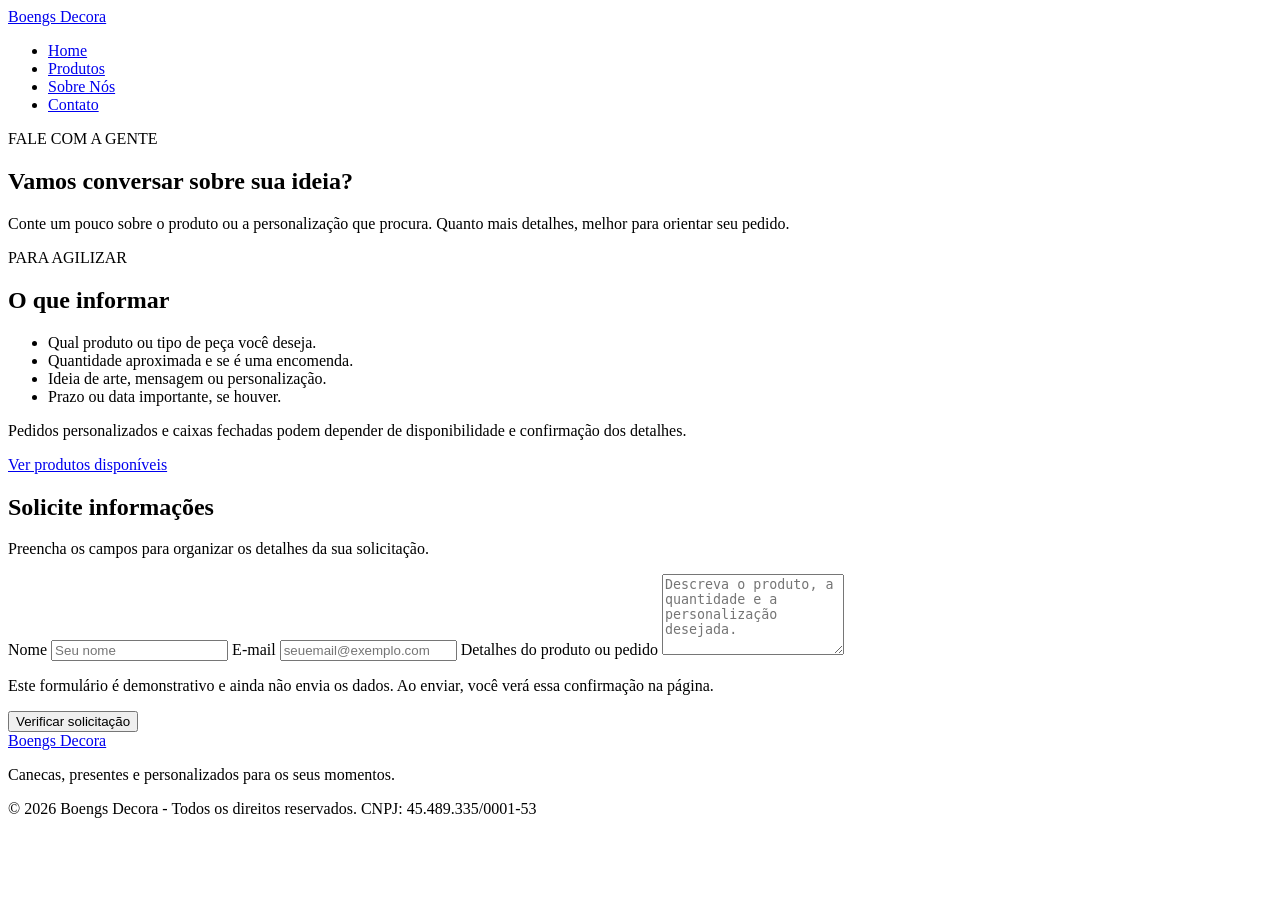
==== contato.html @ 69d922e9 "Add site pages" ====
<!DOCTYPE html>
<html lang="pt-BR">
<head>
    <meta charset="UTF-8">
    <meta name="viewport" content="width=device-width, initial-scale=1.0">
    <meta name="description" content="Entre em contato com a Boengs Decora para consultar produtos personalizados e encomendas.">
    <meta name="keywords" content="contato, orçamento, encomendas, canecas personalizadas">
    <meta name="author" content="Viktor Raulino Boeng">
    <title>Contato | Boengs Decora</title>
    <link rel="icon" type="image/svg+xml" href="img/favicon.svg">
    <link rel="stylesheet" href="css/style.css">
</head>
<body>
    <header>
        <a class="logo" href="index.html">Boengs <span>Decora</span></a>
        <nav aria-label="Navegação principal">
            <ul>
                <li><a href="index.html">Home</a></li>
                <li><a href="produtos.html">Produtos</a></li>
                <li><a href="sobre.html">Sobre Nós</a></li>
                <li><a href="contato.html" class="active">Contato</a></li>
            </ul>
        </nav>
    </header>

    <main>
        <section class="page-intro">
            <p class="eyebrow">FALE COM A GENTE</p>
            <h1>Vamos conversar sobre sua ideia?</h1>
            <p>Conte um pouco sobre o produto ou a personalização que procura. Quanto mais detalhes, melhor para orientar seu pedido.</p>
        </section>

        <div class="contact-layout">
            <aside class="contact-aside">
                <p class="eyebrow">PARA AGILIZAR</p>
                <h2>O que informar</h2>
                <ul>
                    <li>Qual produto ou tipo de peça você deseja.</li>
                    <li>Quantidade aproximada e se é uma encomenda.</li>
                    <li>Ideia de arte, mensagem ou personalização.</li>
                    <li>Prazo ou data importante, se houver.</li>
                </ul>
                <p>Pedidos personalizados e caixas fechadas podem depender de disponibilidade e confirmação dos detalhes.</p>
                <a class="text-link" href="produtos.html">Ver produtos disponíveis</a>
            </aside>

            <form class="contact-form">
                <div class="form-heading">
                    <h2>Solicite informações</h2>
                    <p>Preencha os campos para organizar os detalhes da sua solicitação.</p>
                </div>
                <label for="nome">Nome</label>
                <input type="text" id="nome" name="nome" autocomplete="name" placeholder="Seu nome" required>

                <label for="email">E-mail</label>
                <input type="email" id="email" name="email" autocomplete="email" placeholder="seuemail@exemplo.com" required>

                <label for="mensagem">Detalhes do produto ou pedido</label>
                <textarea id="mensagem" name="mensagem" rows="5" placeholder="Descreva o produto, a quantidade e a personalização desejada." required></textarea>

                <p class="form-note">Este formulário é demonstrativo e ainda não envia os dados. Ao enviar, você verá essa confirmação na página.</p>
                <button type="submit">Verificar solicitação</button>
                <div class="form-response" id="form-response" role="status" aria-live="polite" hidden></div>
            </form>
        </div>
    </main>

    <footer>
        <a class="footer-brand" href="index.html">Boengs Decora</a>
        <p>Canecas, presentes e personalizados para os seus momentos.</p>
        <p class="copyright">&copy; 2026 Boengs Decora - Todos os direitos reservados. CNPJ: 45.489.335/0001-53</p>
    </footer>
    <script>
        document.querySelector('.contact-form').addEventListener('submit', (event) => {
            event.preventDefault();
            const response = document.querySelector('#form-response');
            response.textContent = 'Os dados foram preenchidos, mas não foram enviados. O formulário ainda precisa ser conectado a um canal de atendimento.';
            response.hidden = false;
        });
    </script>
</body>
</html>
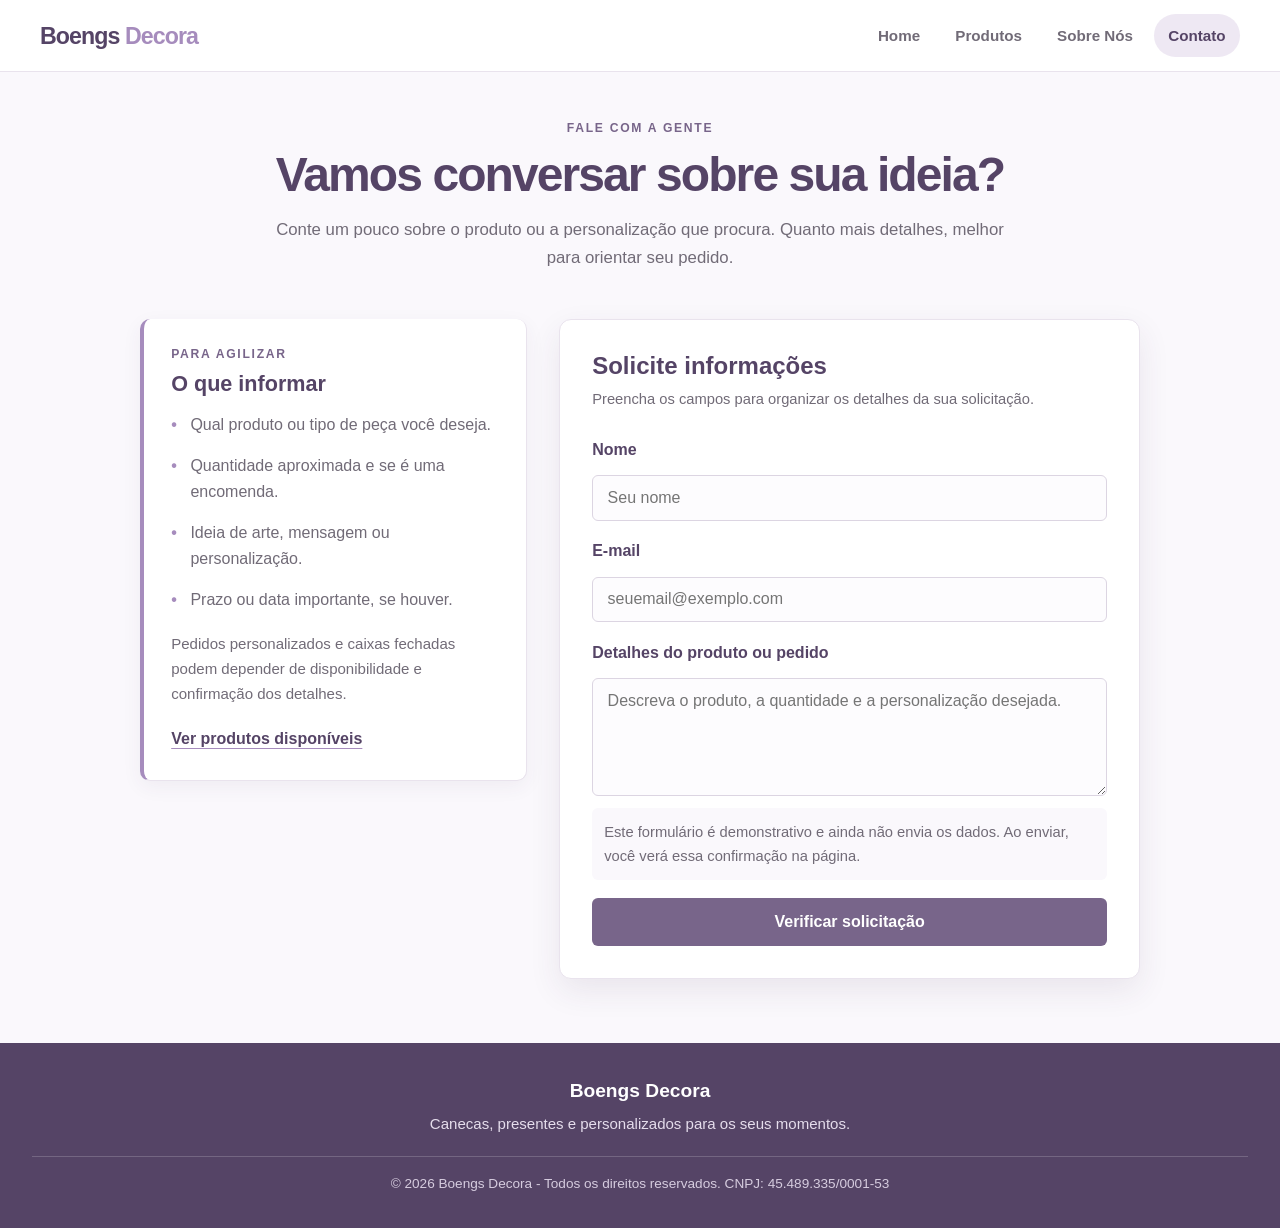
==== commit aba68edd: "Comment contact form JavaScript" ====
--- a/contato.html
+++ b/contato.html
@@ -72,9 +72,12 @@
     </footer>
     <script>
         document.querySelector('.contact-form').addEventListener('submit', (event) => {
+            // Impede o recarregamento padrão, pois este formulário ainda não envia dados a um servidor.
             event.preventDefault();
             const response = document.querySelector('#form-response');
+            // textContent insere texto simples sem interpretar conteúdo como HTML.
             response.textContent = 'Os dados foram preenchidos, mas não foram enviados. O formulário ainda precisa ser conectado a um canal de atendimento.';
+            // O retorno começa oculto e aparece após o envio do formulário.
             response.hidden = false;
         });
     </script>
--- a/css/style.css
+++ b/css/style.css
@@ -0,0 +1,809 @@
+* {
+    margin: 0;
+    padding: 0;
+    box-sizing: border-box;
+    font-family: 'Segoe UI', Tahoma, Geneva, Verdana, sans-serif;
+}
+
+:root {
+    --primary-color: #78658a;
+    --primary-dark: #554466;
+    --primary-light: #eee8f3;
+    --accent-color: #a68cbd;
+    --bg-light: #faf8fc;
+    --text-dark: #342f39;
+    --text-muted: #716b77;
+    --white: #ffffff;
+    --border: #e9e3ed;
+    --shadow: 0 12px 32px rgba(67, 49, 82, 0.09);
+}
+
+html {
+    scroll-behavior: smooth;
+}
+
+body {
+    background: var(--bg-light);
+    color: var(--text-dark);
+    display: flex;
+    flex-direction: column;
+    min-height: 100vh;
+    line-height: 1.65;
+}
+
+a {
+    color: inherit;
+}
+
+header {
+    position: relative;
+    z-index: 2;
+    background: var(--white);
+    border-bottom: 1px solid var(--border);
+    padding: 0.9rem max(2rem, calc((100% - 1200px) / 2));
+    display: flex;
+    justify-content: space-between;
+    align-items: center;
+    gap: 1.5rem;
+}
+
+.logo {
+    color: var(--primary-dark);
+    font-size: 1.45rem;
+    font-weight: 750;
+    letter-spacing: -0.04em;
+    text-decoration: none;
+    white-space: nowrap;
+}
+
+.logo span {
+    color: var(--accent-color);
+}
+
+nav ul {
+    display: flex;
+    align-items: center;
+    flex-wrap: wrap;
+    list-style: none;
+    gap: 0.4rem;
+}
+
+nav a {
+    display: block;
+    padding: 0.55rem 0.9rem;
+    border-radius: 999px;
+    color: var(--text-muted);
+    font-size: 0.95rem;
+    font-weight: 600;
+    text-decoration: none;
+    transition: background-color 0.2s ease, color 0.2s ease;
+}
+
+nav a:hover,
+nav a.active {
+    background: var(--primary-light);
+    color: var(--primary-dark);
+}
+
+main {
+    flex: 1;
+    width: min(1200px, 100%);
+    margin: 0 auto;
+    padding: 3rem 2rem 4rem;
+}
+
+h1,
+h2,
+h3 {
+    color: var(--primary-dark);
+    line-height: 1.2;
+}
+
+.eyebrow {
+    color: var(--primary-color);
+    font-size: 0.76rem;
+    font-weight: 750;
+    letter-spacing: 0.14em;
+    line-height: 1.4;
+}
+
+.button {
+    display: inline-flex;
+    justify-content: center;
+    align-items: center;
+    min-height: 48px;
+    padding: 0.75rem 1.25rem;
+    border: 1px solid var(--primary-color);
+    border-radius: 7px;
+    background: var(--primary-color);
+    color: var(--white);
+    font-weight: 700;
+    text-decoration: none;
+    transition: background-color 0.2s ease, transform 0.2s ease;
+}
+
+.button:hover {
+    background: var(--primary-dark);
+    transform: translateY(-1px);
+}
+
+.text-link {
+    color: var(--primary-dark);
+    font-weight: 700;
+    text-decoration-color: var(--accent-color);
+    text-underline-offset: 4px;
+}
+
+.home-hero {
+    display: grid;
+    grid-template-columns: 1.1fr 0.9fr;
+    align-items: center;
+    gap: clamp(2rem, 6vw, 5rem);
+    padding: clamp(2rem, 5vw, 4.5rem);
+    border: 1px solid var(--border);
+    border-radius: 18px;
+    background: linear-gradient(125deg, #f1ebf6 0%, #fff 72%);
+}
+
+.hero-copy h1 {
+    max-width: 620px;
+    margin: 0.8rem 0 1rem;
+    font-size: clamp(2.4rem, 5vw, 4rem);
+    letter-spacing: -0.055em;
+}
+
+.hero-copy > p:not(.eyebrow) {
+    max-width: 560px;
+    color: var(--text-muted);
+    font-size: 1.08rem;
+}
+
+.hero-actions {
+    display: flex;
+    align-items: center;
+    flex-wrap: wrap;
+    gap: 1.25rem;
+    margin-top: 1.7rem;
+}
+
+.hero-highlight {
+    position: relative;
+    padding: 0.8rem;
+    border: 1px solid rgba(120, 101, 138, 0.12);
+    border-radius: 16px;
+    background: var(--white);
+    box-shadow: var(--shadow);
+    transform: rotate(1.5deg);
+}
+
+.hero-highlight img {
+    display: block;
+    width: 100%;
+    height: 300px;
+    border-radius: 10px;
+    background: var(--bg-light);
+    object-fit: contain;
+}
+
+.hero-highlight p {
+    padding: 0.75rem 0.5rem 0.25rem;
+    color: var(--primary-dark);
+    font-weight: 650;
+    text-align: center;
+}
+
+.home-section,
+.values-section {
+    margin-top: 5rem;
+}
+
+.section-heading {
+    max-width: 700px;
+    margin: 0 auto 2rem;
+    text-align: center;
+}
+
+.section-heading h2 {
+    margin: 0.5rem 0;
+    font-size: clamp(1.8rem, 3.5vw, 2.5rem);
+    letter-spacing: -0.035em;
+}
+
+.section-heading > p:last-child {
+    color: var(--text-muted);
+}
+
+.carousel-container {
+    position: relative;
+    max-width: 960px;
+    margin: 0 auto;
+    overflow: hidden;
+    border: 1px solid var(--border);
+    border-radius: 14px;
+    background: var(--white);
+    box-shadow: var(--shadow);
+}
+
+.carousel-slide {
+    display: flex;
+    transition: transform 0.5s ease-in-out;
+}
+
+.carousel-item {
+    position: relative;
+    min-width: 100%;
+}
+
+.carousel-item img {
+    display: block;
+    width: 100%;
+    height: 400px;
+    background: var(--white);
+    object-fit: contain;
+}
+
+.carousel-caption {
+    position: absolute;
+    right: 0;
+    bottom: 0;
+    left: 0;
+    padding: 1rem;
+    background: rgba(57, 46, 67, 0.38);
+    color: var(--white);
+    text-align: center;
+}
+
+.carousel-caption h3 {
+    color: var(--white);
+}
+
+.carousel-btn {
+    position: absolute;
+    top: 50%;
+    display: grid;
+    width: 44px;
+    height: 44px;
+    place-items: center;
+    transform: translateY(-50%);
+    border: 1px solid rgba(255, 255, 255, 0.8);
+    border-radius: 50%;
+    background: rgba(75, 58, 88, 0.68);
+    color: var(--white);
+    font-size: 1.25rem;
+    cursor: pointer;
+    transition: background-color 0.2s ease;
+}
+
+.carousel-btn:hover {
+    background: var(--primary-dark);
+}
+
+.prev { left: 14px; }
+.next { right: 14px; }
+
+.feature-grid {
+    display: grid;
+    grid-template-columns: repeat(3, minmax(0, 1fr));
+    gap: 1.25rem;
+}
+
+.feature-card {
+    padding: 1.6rem;
+    border: 1px solid var(--border);
+    border-radius: 12px;
+    background: var(--white);
+    box-shadow: 0 6px 20px rgba(67, 49, 82, 0.045);
+}
+
+.feature-number {
+    display: inline-block;
+    margin-bottom: 1rem;
+    color: var(--accent-color);
+    font-size: 0.86rem;
+    font-weight: 800;
+    letter-spacing: 0.12em;
+}
+
+.feature-card h3 {
+    margin-bottom: 0.55rem;
+}
+
+.feature-card p {
+    color: var(--text-muted);
+}
+
+.closing-banner {
+    display: flex;
+    justify-content: space-between;
+    align-items: center;
+    gap: 2rem;
+    margin-top: 5rem;
+    padding: clamp(1.7rem, 4vw, 3rem);
+    border-radius: 14px;
+    background: var(--primary-dark);
+    color: var(--white);
+}
+
+.closing-banner h2 {
+    margin: 0.55rem 0;
+    color: var(--white);
+    font-size: clamp(1.5rem, 3vw, 2.2rem);
+}
+
+.closing-banner p:not(.eyebrow) {
+    max-width: 650px;
+    color: #e9e2ef;
+}
+
+.closing-banner .eyebrow {
+    color: #d7c6e5;
+}
+
+.button-light {
+    flex-shrink: 0;
+    border-color: var(--white);
+    background: var(--white);
+    color: var(--primary-dark);
+}
+
+.button-light:hover {
+    border-color: var(--primary-light);
+    background: var(--primary-light);
+    color: var(--primary-dark);
+}
+
+.page-intro {
+    max-width: 760px;
+    margin: 0 auto 3rem;
+    text-align: center;
+}
+
+.page-intro h1 {
+    margin: 0.55rem 0 0.75rem;
+    font-size: clamp(2rem, 4vw, 3rem);
+    letter-spacing: -0.04em;
+}
+
+.page-intro > p:last-child {
+    color: var(--text-muted);
+    font-size: 1.05rem;
+}
+
+.products-layout {
+    display: grid;
+    grid-template-columns: minmax(220px, 260px) minmax(0, 1fr);
+    align-items: start;
+    gap: 2rem;
+}
+
+.work-info,
+.contact-aside {
+    padding: 1.4rem;
+    border: 1px solid var(--border);
+    border-top: 4px solid var(--accent-color);
+    border-radius: 10px;
+    background: var(--white);
+    box-shadow: 0 6px 20px rgba(67, 49, 82, 0.06);
+}
+
+.work-info h2,
+.contact-aside h2 {
+    margin-bottom: 0.6rem;
+    font-size: 1.35rem;
+}
+
+.work-info > p {
+    margin-bottom: 1rem;
+    color: var(--text-muted);
+    line-height: 1.5;
+}
+
+.work-info ul,
+.contact-aside ul {
+    list-style: none;
+}
+
+.work-info li + li {
+    margin-top: 0.9rem;
+    padding-top: 0.9rem;
+    border-top: 1px solid var(--border);
+}
+
+.work-info h3 {
+    margin-bottom: 0.2rem;
+    font-size: 1rem;
+}
+
+.work-info li p {
+    color: var(--text-muted);
+    font-size: 0.94rem;
+    line-height: 1.5;
+}
+
+.catalog-title {
+    text-align: center;
+}
+
+.products-grid {
+    display: grid;
+    grid-template-columns: repeat(auto-fit, minmax(220px, 1fr));
+    align-items: stretch;
+    gap: 1.25rem;
+    margin-top: 1.5rem;
+}
+
+.product-card {
+    padding: 1rem;
+    border: 1px solid var(--border);
+    border-radius: 12px;
+    background: var(--white);
+    box-shadow: 0 5px 18px rgba(67, 49, 82, 0.055);
+    transition: transform 0.2s ease, box-shadow 0.2s ease;
+}
+
+.product-card:hover {
+    transform: translateY(-3px);
+    box-shadow: var(--shadow);
+}
+
+.product-card img {
+    display: block;
+    width: 100%;
+    height: 200px;
+    margin-bottom: 1rem;
+    border-radius: 8px;
+    background: var(--bg-light);
+    object-fit: contain;
+}
+
+.product-card h3 {
+    margin-bottom: 0.45rem;
+    font-size: 1.08rem;
+}
+
+.product-card p {
+    margin-top: 0.4rem;
+    color: var(--text-muted);
+    font-size: 0.95rem;
+}
+
+.product-card p strong {
+    color: var(--primary-dark);
+    font-size: 1rem;
+}
+
+.about-story {
+    display: grid;
+    grid-template-columns: 0.9fr 1.1fr;
+    align-items: center;
+    gap: clamp(2rem, 6vw, 5rem);
+    padding: clamp(1.5rem, 4vw, 3rem);
+    border: 1px solid var(--border);
+    border-radius: 16px;
+    background: var(--white);
+}
+
+.about-image {
+    padding: 0.65rem;
+    border-radius: 12px;
+    background: var(--primary-light);
+}
+
+.about-image img {
+    display: block;
+    width: 100%;
+    height: 320px;
+    border-radius: 8px;
+    background: var(--white);
+    object-fit: contain;
+}
+
+.about-copy h2 {
+    margin: 0.55rem 0 1rem;
+    font-size: clamp(1.7rem, 3vw, 2.4rem);
+}
+
+.about-copy p:not(.eyebrow) {
+    margin-top: 0.8rem;
+    color: var(--text-muted);
+}
+
+.values-section {
+    margin-top: 4rem;
+}
+
+.about-process {
+    display: grid;
+    grid-template-columns: 0.75fr 1.25fr;
+    gap: 2rem;
+    margin-top: 4rem;
+    padding: clamp(1.5rem, 4vw, 3rem);
+    border-radius: 14px;
+    background: var(--primary-light);
+}
+
+.about-process h2 {
+    margin-top: 0.5rem;
+    font-size: 2rem;
+}
+
+.about-process ol {
+    display: grid;
+    gap: 1rem;
+    padding-left: 1.25rem;
+}
+
+.about-process li {
+    padding-left: 0.35rem;
+    color: var(--text-muted);
+}
+
+.about-process strong {
+    color: var(--primary-dark);
+}
+
+.contact-layout {
+    display: grid;
+    grid-template-columns: minmax(230px, 0.8fr) minmax(0, 1.2fr);
+    align-items: start;
+    gap: 2rem;
+    max-width: 1000px;
+    margin: 0 auto;
+}
+
+.contact-aside {
+    padding: 1.7rem;
+    border-top: 0;
+    border-left: 4px solid var(--accent-color);
+}
+
+.contact-aside h2 {
+    margin-top: 0.5rem;
+}
+
+.contact-aside li {
+    position: relative;
+    margin-top: 0.9rem;
+    padding-left: 1.2rem;
+    color: var(--text-muted);
+}
+
+.contact-aside li::before {
+    position: absolute;
+    left: 0;
+    color: var(--accent-color);
+    content: "•";
+    font-weight: 800;
+}
+
+.contact-aside > p:not(.eyebrow) {
+    margin: 1.2rem 0;
+    color: var(--text-muted);
+    font-size: 0.94rem;
+}
+
+.contact-form {
+    display: flex;
+    flex-direction: column;
+    gap: 0.75rem;
+    padding: clamp(1.3rem, 4vw, 2rem);
+    border: 1px solid var(--border);
+    border-radius: 12px;
+    background: var(--white);
+    box-shadow: var(--shadow);
+}
+
+.form-heading {
+    margin-bottom: 0.5rem;
+}
+
+.form-heading h2 {
+    margin-bottom: 0.35rem;
+}
+
+.form-heading p,
+.form-note {
+    color: var(--text-muted);
+    font-size: 0.92rem;
+}
+
+.contact-form label {
+    margin-top: 0.35rem;
+    color: var(--primary-dark);
+    font-weight: 650;
+}
+
+.contact-form input,
+.contact-form textarea {
+    width: 100%;
+    padding: 0.8rem 0.9rem;
+    border: 1px solid #dcd5e2;
+    border-radius: 6px;
+    background: #fdfcfe;
+    color: var(--text-dark);
+    font-size: 1rem;
+}
+
+.contact-form input:focus,
+.contact-form textarea:focus {
+    border-color: var(--primary-color);
+    outline: 3px solid rgba(120, 101, 138, 0.15);
+}
+
+.contact-form textarea {
+    resize: vertical;
+}
+
+.form-note {
+    padding: 0.75rem;
+    border-radius: 6px;
+    background: var(--bg-light);
+}
+
+.contact-form button {
+    min-height: 48px;
+    margin-top: 0.35rem;
+    padding: 0.75rem 1rem;
+    border: 0;
+    border-radius: 6px;
+    background: var(--primary-color);
+    color: var(--white);
+    font-size: 1rem;
+    font-weight: 700;
+    cursor: pointer;
+    transition: background-color 0.2s ease;
+}
+
+.contact-form button:hover {
+    background: var(--primary-dark);
+}
+
+.form-response {
+    padding: 1rem;
+    border-left: 4px solid var(--primary-color);
+    border-radius: 4px;
+    background: var(--primary-light);
+    color: var(--text-dark);
+    line-height: 1.5;
+}
+
+footer {
+    margin-top: auto;
+    padding: 2rem;
+    background: var(--primary-dark);
+    color: var(--white);
+    text-align: center;
+}
+
+.footer-brand {
+    display: inline-block;
+    margin-bottom: 0.35rem;
+    color: var(--white);
+    font-size: 1.2rem;
+    font-weight: 750;
+    text-decoration: none;
+}
+
+footer > p:not(.copyright) {
+    color: #e5ddec;
+    font-size: 0.94rem;
+}
+
+.copyright {
+    margin-top: 1.2rem;
+    padding-top: 1rem;
+    border-top: 1px solid rgba(255, 255, 255, 0.18);
+    color: #d6ccdf;
+    font-size: 0.85rem;
+}
+
+@media (max-width: 850px) {
+    header {
+        padding-right: 1.25rem;
+        padding-left: 1.25rem;
+    }
+
+    .home-hero {
+        gap: 2rem;
+        padding: 2rem;
+    }
+
+    .products-layout {
+        grid-template-columns: minmax(190px, 230px) minmax(0, 1fr);
+        gap: 1.25rem;
+    }
+
+    .products-grid {
+        grid-template-columns: repeat(auto-fit, minmax(190px, 1fr));
+        gap: 1rem;
+    }
+}
+
+@media (max-width: 680px) {
+    header {
+        flex-direction: column;
+        gap: 0.7rem;
+        padding: 0.85rem 1rem;
+    }
+
+    nav ul {
+        justify-content: center;
+        gap: 0.15rem;
+    }
+
+    nav a {
+        padding: 0.45rem 0.65rem;
+        font-size: 0.9rem;
+    }
+
+    main {
+        padding: 2rem 1rem 3rem;
+    }
+
+    .home-hero,
+    .about-story,
+    .about-process,
+    .contact-layout {
+        grid-template-columns: 1fr;
+    }
+
+    .home-hero {
+        padding: 1.5rem;
+    }
+
+    .hero-highlight img {
+        height: 240px;
+    }
+
+    .home-section,
+    .values-section {
+        margin-top: 3.5rem;
+    }
+
+    .carousel-item img {
+        height: 280px;
+    }
+
+    .feature-grid {
+        grid-template-columns: 1fr;
+    }
+
+    .closing-banner {
+        align-items: flex-start;
+        flex-direction: column;
+        margin-top: 3.5rem;
+    }
+
+    .products-layout {
+        grid-template-columns: 1fr;
+    }
+
+    .products-grid {
+        grid-template-columns: repeat(auto-fit, minmax(220px, 1fr));
+    }
+
+    .about-image img {
+        height: 250px;
+    }
+
+    .about-process {
+        gap: 1.25rem;
+        margin-top: 3rem;
+    }
+
+    .page-intro {
+        margin-bottom: 2rem;
+    }
+}
+
+@media (prefers-reduced-motion: reduce) {
+    html {
+        scroll-behavior: auto;
+    }
+
+    *,
+    *::before,
+    *::after {
+        transition-duration: 0.01ms !important;
+    }
+}
